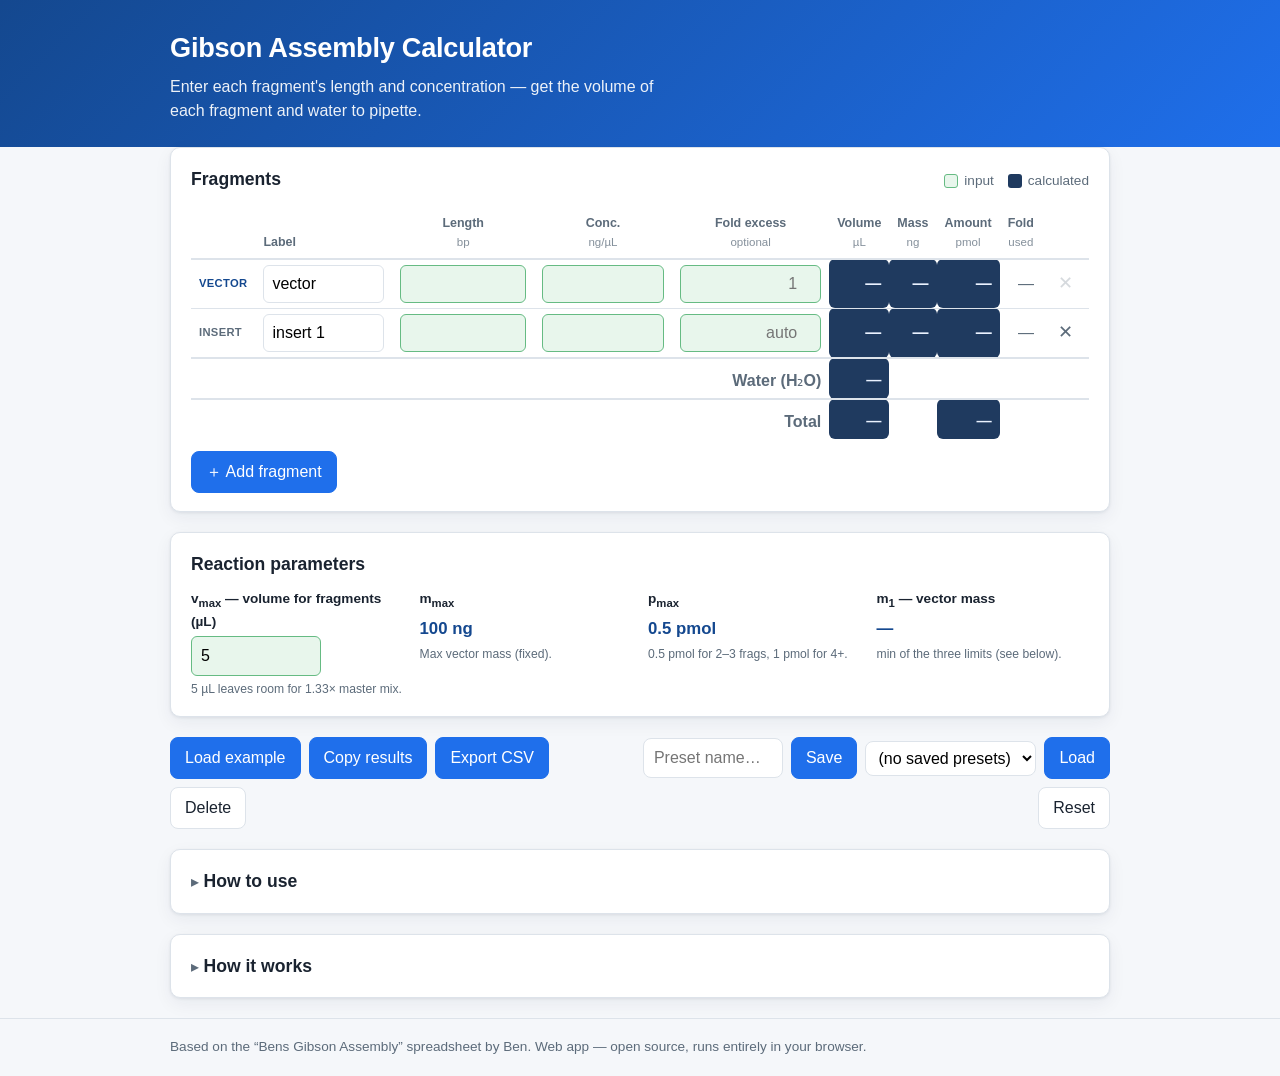
==== index.html @ f01cbedb "Gibson Assembly Calculator web app Faithful web port of Bens_Gibson_Assembly.xlsx as a dependency-fr" ====
<!DOCTYPE html>
<html lang="en">
<head>
  <meta charset="UTF-8" />
  <meta name="viewport" content="width=device-width, initial-scale=1.0" />
  <title>Gibson Assembly Calculator</title>
  <meta name="description" content="Calculate the volume of each DNA fragment and water to pipette into a Gibson Assembly reaction." />
  <link rel="stylesheet" href="styles.css" />
</head>
<body>
  <header class="site-header">
    <div class="wrap">
      <h1>Gibson Assembly Calculator</h1>
      <p class="tagline">Enter each fragment's length and concentration — get the volume of each fragment and water to pipette.</p>
    </div>
  </header>

  <main class="wrap">
    <section class="panel" aria-labelledby="frag-heading">
      <div class="panel-head">
        <h2 id="frag-heading">Fragments</h2>
        <span class="legend">
          <span class="legend-item"><span class="swatch swatch-input"></span> input</span>
          <span class="legend-item"><span class="swatch swatch-output"></span> calculated</span>
        </span>
      </div>

      <div class="table-scroll">
        <table id="frag-table">
          <thead>
            <tr>
              <th class="col-role"></th>
              <th class="col-label">Label</th>
              <th class="col-in">Length<br /><span class="unit">bp</span></th>
              <th class="col-in">Conc.<br /><span class="unit">ng/µL</span></th>
              <th class="col-in">Fold excess<br /><span class="unit">optional</span></th>
              <th class="col-out">Volume<br /><span class="unit">µL</span></th>
              <th class="col-out">Mass<br /><span class="unit">ng</span></th>
              <th class="col-out">Amount<br /><span class="unit">pmol</span></th>
              <th class="col-out">Fold<br /><span class="unit">used</span></th>
              <th class="col-act"></th>
            </tr>
          </thead>
          <tbody id="frag-body"><!-- rows injected by app.js --></tbody>
          <tfoot>
            <tr class="water-row">
              <td></td>
              <td colspan="4" class="right">Water (H₂O)</td>
              <td id="out-water" class="num out-cell">—</td>
              <td colspan="4"></td>
            </tr>
            <tr class="total-row">
              <td></td>
              <td colspan="4" class="right">Total</td>
              <td id="out-total-vol" class="num out-cell">—</td>
              <td></td>
              <td id="out-total-amt" class="num out-cell">—</td>
              <td colspan="2"></td>
            </tr>
          </tfoot>
        </table>
      </div>

      <div class="row-actions">
        <button id="btn-add" type="button" class="btn">＋ Add fragment</button>
      </div>
    </section>

    <section class="panel params" aria-labelledby="param-heading">
      <h2 id="param-heading">Reaction parameters</h2>
      <div class="param-grid">
        <label class="param">
          <span>v<sub>max</sub> — volume for fragments (µL)</span>
          <input type="number" id="v-max" min="0" step="0.1" value="5" />
          <small>5 µL leaves room for 1.33× master mix.</small>
        </label>
        <div class="param readout">
          <span>m<sub>max</sub></span>
          <output>100 ng</output>
          <small>Max vector mass (fixed).</small>
        </div>
        <div class="param readout">
          <span>p<sub>max</sub></span>
          <output id="ro-pmax">0.5 pmol</output>
          <small>0.5 pmol for 2–3 frags, 1 pmol for 4+.</small>
        </div>
        <div class="param readout">
          <span>m<sub>1</sub> — vector mass</span>
          <output id="ro-m1">—</output>
          <small>min of the three limits (see below).</small>
        </div>
      </div>
    </section>

    <section class="toolbar" aria-label="Actions">
      <button id="btn-example" type="button" class="btn">Load example</button>
      <button id="btn-copy" type="button" class="btn">Copy results</button>
      <button id="btn-csv" type="button" class="btn">Export CSV</button>
      <span class="spacer"></span>
      <input type="text" id="preset-name" class="preset-name" placeholder="Preset name…" aria-label="Preset name" />
      <button id="btn-save" type="button" class="btn">Save</button>
      <select id="preset-select" class="preset-select" aria-label="Saved presets"></select>
      <button id="btn-load" type="button" class="btn">Load</button>
      <button id="btn-del" type="button" class="btn btn-quiet">Delete</button>
      <span class="spacer"></span>
      <button id="btn-reset" type="button" class="btn btn-quiet">Reset</button>
    </section>

    <details class="panel help">
      <summary><h2>How to use</h2></summary>
      <ol>
        <li>Enter the <strong>length</strong> and <strong>concentration</strong> for each fragment in the green cells.</li>
        <li>Labels are optional and may be overwritten.</li>
        <li>By default, NEB-recommended molar fold excesses are used. If there is no vector
            fragment, use the largest fragment as the “vector” (row 1): its fold excess is 1,
            and you can manually set the fold excesses of the other fragments.</li>
        <li>Read off the volume to pipette for each fragment and for water (blue cells).</li>
      </ol>
    </details>

    <details class="panel help">
      <summary><h2>How it works</h2></summary>
      <p>The volume of the <em>n</em>-th fragment is</p>
      <div class="formula">
        v<sub>n</sub> = ( f<sub>n</sub> · l<sub>n</sub> / c<sub>n</sub> ) · ( m<sub>1</sub> / l<sub>1</sub> ),
        &nbsp; where &nbsp;
        m<sub>1</sub> = <strong>min</strong>(
        l<sub>1</sub>·v<sub>max</sub> / Σ (f<sub>n</sub>l<sub>n</sub>/c<sub>n</sub>),
        &nbsp; φ·l<sub>1</sub>·p<sub>max</sub> / Σ f<sub>n</sub>,
        &nbsp; m<sub>max</sub> )
      </div>
      <table class="glossary">
        <tbody>
          <tr><td>n</td><td>number of fragments</td></tr>
          <tr><td>v<sub>n</sub></td><td>volume of <em>n</em>-th fragment (µL)</td></tr>
          <tr><td>f<sub>n</sub></td><td>molar fold excess of <em>n</em>-th fragment</td></tr>
          <tr><td>l<sub>n</sub></td><td>length of <em>n</em>-th fragment (bp)</td></tr>
          <tr><td>l<sub>1</sub></td><td>length of the vector (bp)</td></tr>
          <tr><td>m<sub>n</sub></td><td>mass of <em>n</em>-th fragment (ng)</td></tr>
          <tr><td>m<sub>1</sub></td><td>mass of the vector (ng)</td></tr>
          <tr><td>c<sub>n</sub></td><td>concentration of <em>n</em>-th fragment (ng/µL)</td></tr>
          <tr><td>v<sub>max</sub></td><td>volume available for fragments (5 µL for 1.33× master mix)</td></tr>
          <tr><td>m<sub>max</sub></td><td>optimally 100 ng</td></tr>
          <tr><td>p<sub>max</sub></td><td>optimally 0.5 pmol (2–3 frags) or 1 pmol (4+ frags)</td></tr>
          <tr><td>φ</td><td>0.66 ng/pmol/bp (conversion factor)</td></tr>
        </tbody>
      </table>
    </details>
  </main>

  <footer class="site-footer">
    <div class="wrap">
      <p>Based on the “Bens Gibson Assembly” spreadsheet by Ben. Web app — open source, runs entirely in your browser.</p>
    </div>
  </footer>

  <div id="toast" class="toast" role="status" aria-live="polite"></div>

  <script src="app.js"></script>
</body>
</html>
---- styles.css ----
:root {
  --bg: #f5f7fa;
  --panel: #ffffff;
  --ink: #1a2330;
  --muted: #5c6b7a;
  --line: #dde3ea;
  --accent: #1f6feb;
  --accent-dark: #14488f;
  --input-bg: #e8f6ec;
  --input-border: #66bb83;
  --output-bg: #1f3a5f;
  --output-ink: #eaf2ff;
  --warn: #c0392b;
  --radius: 10px;
  --shadow: 0 1px 3px rgba(20, 40, 70, 0.08), 0 6px 18px rgba(20, 40, 70, 0.06);
  font-synthesis: none;
}

* { box-sizing: border-box; }

body {
  margin: 0;
  background: var(--bg);
  color: var(--ink);
  font-family: -apple-system, BlinkMacSystemFont, "Segoe UI", Roboto, Helvetica, Arial, sans-serif;
  line-height: 1.5;
}

.wrap { max-width: 980px; margin: 0 auto; padding: 0 20px; }

.site-header {
  background: linear-gradient(135deg, var(--accent-dark), var(--accent));
  color: #fff;
  padding: 28px 0 24px;
}
.site-header h1 { margin: 0 0 6px; font-size: 1.7rem; letter-spacing: -0.01em; }
.tagline { margin: 0; opacity: 0.92; max-width: 56ch; }

main { padding: 24px 20px 48px; }

.panel {
  background: var(--panel);
  border: 1px solid var(--line);
  border-radius: var(--radius);
  box-shadow: var(--shadow);
  padding: 18px 20px;
  margin: 0 0 20px;
}
.panel-head { display: flex; align-items: center; justify-content: space-between; gap: 12px; flex-wrap: wrap; }
.panel h2 { margin: 0 0 4px; font-size: 1.1rem; }

.legend { display: flex; gap: 14px; font-size: 0.85rem; color: var(--muted); }
.legend-item { display: inline-flex; align-items: center; gap: 6px; }
.swatch { width: 14px; height: 14px; border-radius: 3px; display: inline-block; }
.swatch-input { background: var(--input-bg); border: 1px solid var(--input-border); }
.swatch-output { background: var(--output-bg); }

/* Table */
.table-scroll { overflow-x: auto; margin-top: 12px; }
table { width: 100%; border-collapse: collapse; min-width: 720px; }
thead th {
  font-size: 0.78rem; font-weight: 600; color: var(--muted);
  text-align: center; padding: 6px 8px; border-bottom: 2px solid var(--line);
  vertical-align: bottom; white-space: nowrap;
}
thead th.col-label { text-align: left; }
.unit { font-weight: 400; opacity: 0.75; font-size: 0.72rem; }

tbody td, tfoot td { padding: 5px 8px; border-bottom: 1px solid var(--line); }
tbody tr:last-child td { border-bottom: none; }

.role-tag {
  font-size: 0.7rem; font-weight: 700; text-transform: uppercase;
  letter-spacing: 0.03em; color: var(--muted);
}
.role-vector { color: var(--accent-dark); }

input.cell {
  width: 100%; border: 1px solid var(--line); border-radius: 6px;
  padding: 6px 8px; font: inherit; background: #fff; text-align: right;
}
input.cell.label-cell { text-align: left; }
input.cell.in-cell { background: var(--input-bg); border-color: var(--input-border); }
input.cell:focus { outline: 2px solid var(--accent); outline-offset: 0; border-color: var(--accent); }

.num { text-align: right; font-variant-numeric: tabular-nums; white-space: nowrap; }
.out-cell {
  background: var(--output-bg); color: var(--output-ink);
  border-radius: 6px; font-weight: 600; font-variant-numeric: tabular-nums;
}
td.out-cell { text-align: right; }
.fold-cell { color: var(--muted); text-align: right; font-variant-numeric: tabular-nums; }

.right { text-align: right; color: var(--muted); font-weight: 600; }
tfoot td { border-top: 2px solid var(--line); border-bottom: none; padding-top: 10px; }
.water-row td.out-cell, .total-row td.out-cell { font-size: 0.95rem; }

.btn-del {
  border: none; background: none; color: var(--muted); cursor: pointer;
  font-size: 1.1rem; line-height: 1; padding: 4px 8px; border-radius: 6px;
}
.btn-del:hover { background: #fdecec; color: var(--warn); }
.btn-del:disabled { opacity: 0.25; cursor: not-allowed; }

.row-actions { margin-top: 12px; }

/* Buttons */
.btn {
  font: inherit; font-weight: 500; cursor: pointer;
  background: var(--accent); color: #fff; border: 1px solid var(--accent);
  padding: 8px 14px; border-radius: 8px; transition: filter 0.12s ease;
}
.btn:hover { filter: brightness(1.07); }
.btn:active { filter: brightness(0.95); }
.btn-quiet { background: #fff; color: var(--ink); border-color: var(--line); }
.btn-quiet:hover { background: #f0f3f7; }

/* Params */
.param-grid { display: grid; grid-template-columns: repeat(auto-fit, minmax(190px, 1fr)); gap: 16px; margin-top: 12px; }
.param { display: flex; flex-direction: column; gap: 4px; }
.param > span { font-size: 0.85rem; font-weight: 600; }
.param input { border: 1px solid var(--input-border); background: var(--input-bg); border-radius: 6px; padding: 7px 9px; font: inherit; max-width: 130px; }
.param.readout output { font-size: 1.05rem; font-weight: 700; color: var(--accent-dark); font-variant-numeric: tabular-nums; }
.param small { color: var(--muted); font-size: 0.76rem; }

/* Toolbar */
.toolbar { display: flex; flex-wrap: wrap; align-items: center; gap: 8px; margin: 0 0 20px; }
.toolbar .spacer { flex: 1 1 12px; min-width: 8px; }
.preset-name { font: inherit; padding: 7px 10px; border: 1px solid var(--line); border-radius: 8px; width: 140px; }
.preset-select { font: inherit; padding: 7px 8px; border: 1px solid var(--line); border-radius: 8px; background: #fff; }

/* Help / details */
.help summary { cursor: pointer; list-style: none; }
.help summary::-webkit-details-marker { display: none; }
.help summary h2 { display: inline-block; margin: 0; }
.help summary::before { content: "▸ "; color: var(--muted); }
.help[open] summary::before { content: "▾ "; }
.help ol { margin: 12px 0 0; padding-left: 22px; }
.help li { margin-bottom: 8px; }

.formula {
  background: #f0f3f7; border: 1px solid var(--line); border-radius: 8px;
  padding: 14px 16px; margin: 12px 0; font-family: "Cambria Math", Georgia, serif;
  font-size: 1.02rem; overflow-x: auto;
}
.glossary { min-width: 0; margin-top: 8px; }
.glossary td { padding: 4px 10px; border-bottom: 1px solid var(--line); }
.glossary td:first-child { font-family: Georgia, serif; font-weight: 600; width: 70px; white-space: nowrap; }

.site-footer { border-top: 1px solid var(--line); padding: 18px 0; color: var(--muted); font-size: 0.85rem; }
.site-footer p { margin: 0; }

/* Toast */
.toast {
  position: fixed; left: 50%; bottom: 24px; transform: translateX(-50%) translateY(20px);
  background: var(--ink); color: #fff; padding: 10px 18px; border-radius: 8px;
  box-shadow: var(--shadow); opacity: 0; pointer-events: none; transition: all 0.2s ease;
  font-size: 0.9rem; z-index: 10;
}
.toast.show { opacity: 1; transform: translateX(-50%) translateY(0); }

@media (max-width: 560px) {
  .site-header h1 { font-size: 1.4rem; }
  .toolbar .spacer { flex-basis: 100%; height: 0; }
}
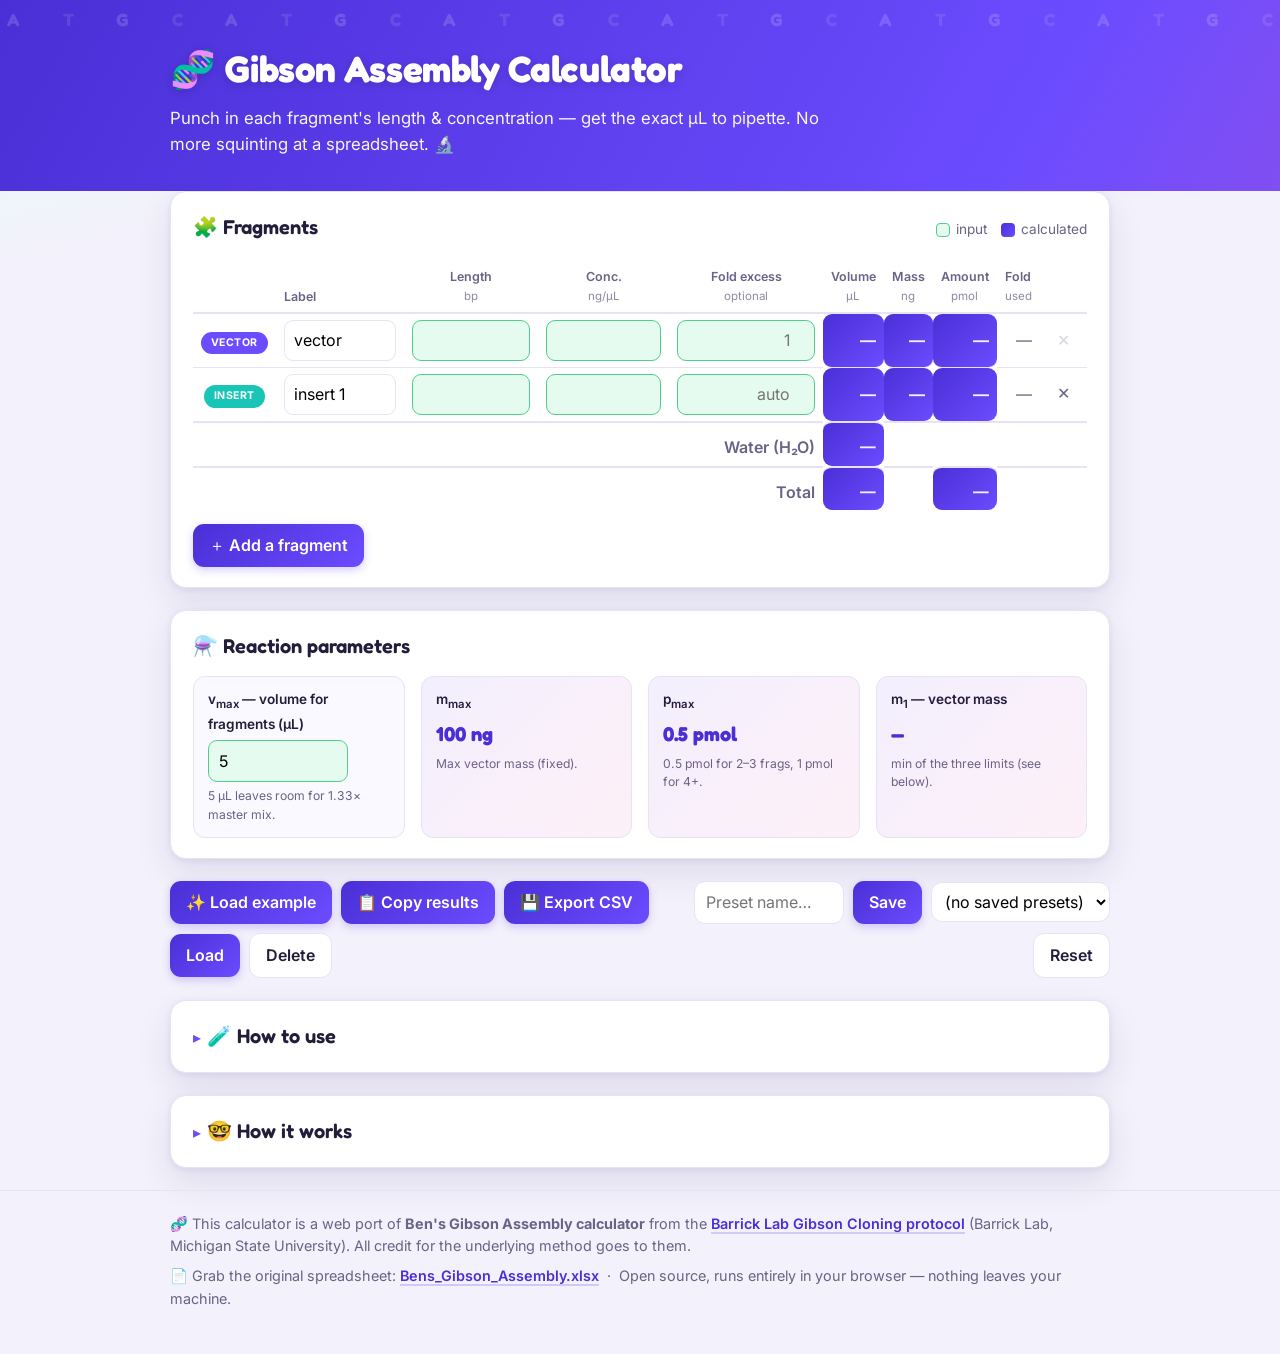
==== commit f1023c91: "Add Barrick Lab citation and a fun UI/UX makeover - Cite Ben's Gibson Assembly calculator from the B" ====
--- a/index.html
+++ b/index.html
@@ -5,20 +5,26 @@
   <meta name="viewport" content="width=device-width, initial-scale=1.0" />
   <title>Gibson Assembly Calculator</title>
   <meta name="description" content="Calculate the volume of each DNA fragment and water to pipette into a Gibson Assembly reaction." />
+  <link rel="preconnect" href="https://fonts.googleapis.com" />
+  <link rel="preconnect" href="https://fonts.gstatic.com" crossorigin />
+  <link href="https://fonts.googleapis.com/css2?family=Fredoka:wght@500;600;700&family=Inter:wght@400;500;600&display=swap" rel="stylesheet" />
   <link rel="stylesheet" href="styles.css" />
 </head>
 <body>
   <header class="site-header">
+    <div class="dna-strip" aria-hidden="true">
+      <span>A</span><span>T</span><span>G</span><span>C</span><span>A</span><span>T</span><span>G</span><span>C</span><span>A</span><span>T</span><span>G</span><span>C</span><span>A</span><span>T</span><span>G</span><span>C</span><span>A</span><span>T</span><span>G</span><span>C</span><span>A</span><span>T</span><span>G</span><span>C</span>
+    </div>
     <div class="wrap">
-      <h1>Gibson Assembly Calculator</h1>
-      <p class="tagline">Enter each fragment's length and concentration — get the volume of each fragment and water to pipette.</p>
+      <h1><span class="dna-emoji">🧬</span> Gibson Assembly Calculator</h1>
+      <p class="tagline">Punch in each fragment's length &amp; concentration — get the exact µL to pipette. No more squinting at a spreadsheet. 🔬</p>
     </div>
   </header>
 
   <main class="wrap">
     <section class="panel" aria-labelledby="frag-heading">
       <div class="panel-head">
-        <h2 id="frag-heading">Fragments</h2>
+        <h2 id="frag-heading">🧩 Fragments</h2>
         <span class="legend">
           <span class="legend-item"><span class="swatch swatch-input"></span> input</span>
           <span class="legend-item"><span class="swatch swatch-output"></span> calculated</span>
@@ -62,12 +68,12 @@
       </div>
 
       <div class="row-actions">
-        <button id="btn-add" type="button" class="btn">＋ Add fragment</button>
+        <button id="btn-add" type="button" class="btn">＋ Add a fragment</button>
       </div>
     </section>
 
     <section class="panel params" aria-labelledby="param-heading">
-      <h2 id="param-heading">Reaction parameters</h2>
+      <h2 id="param-heading">⚗️ Reaction parameters</h2>
       <div class="param-grid">
         <label class="param">
           <span>v<sub>max</sub> — volume for fragments (µL)</span>
@@ -93,9 +99,9 @@
     </section>
 
     <section class="toolbar" aria-label="Actions">
-      <button id="btn-example" type="button" class="btn">Load example</button>
-      <button id="btn-copy" type="button" class="btn">Copy results</button>
-      <button id="btn-csv" type="button" class="btn">Export CSV</button>
+      <button id="btn-example" type="button" class="btn">✨ Load example</button>
+      <button id="btn-copy" type="button" class="btn">📋 Copy results</button>
+      <button id="btn-csv" type="button" class="btn">💾 Export CSV</button>
       <span class="spacer"></span>
       <input type="text" id="preset-name" class="preset-name" placeholder="Preset name…" aria-label="Preset name" />
       <button id="btn-save" type="button" class="btn">Save</button>
@@ -107,7 +113,7 @@
     </section>
 
     <details class="panel help">
-      <summary><h2>How to use</h2></summary>
+      <summary><h2>🧪 How to use</h2></summary>
       <ol>
         <li>Enter the <strong>length</strong> and <strong>concentration</strong> for each fragment in the green cells.</li>
         <li>Labels are optional and may be overwritten.</li>
@@ -119,7 +125,7 @@
     </details>
 
     <details class="panel help">
-      <summary><h2>How it works</h2></summary>
+      <summary><h2>🤓 How it works</h2></summary>
       <p>The volume of the <em>n</em>-th fragment is</p>
       <div class="formula">
         v<sub>n</sub> = ( f<sub>n</sub> · l<sub>n</sub> / c<sub>n</sub> ) · ( m<sub>1</sub> / l<sub>1</sub> ),
@@ -150,7 +156,16 @@
 
   <footer class="site-footer">
     <div class="wrap">
-      <p>Based on the “Bens Gibson Assembly” spreadsheet by Ben. Web app — open source, runs entirely in your browser.</p>
+      <p class="cite">
+        🧬 This calculator is a web port of <strong>Ben's Gibson Assembly calculator</strong> from the
+        <a href="https://barricklab.org/twiki/bin/view/Lab/ProtocolsGibsonCloning" target="_blank" rel="noopener">Barrick Lab Gibson Cloning protocol</a>
+        (Barrick Lab, Michigan State University). All credit for the underlying method goes to them.
+      </p>
+      <p class="cite">
+        📄 Grab the original spreadsheet:
+        <a href="Bens_Gibson_Assembly.xlsx" download>Bens_Gibson_Assembly.xlsx</a>
+        &nbsp;·&nbsp; Open source, runs entirely in your browser — nothing leaves your machine.
+      </p>
     </div>
   </footer>
 
--- a/styles.css
+++ b/styles.css
@@ -1,18 +1,21 @@
 :root {
-  --bg: #f5f7fa;
+  --bg: #f3f1fb;
   --panel: #ffffff;
-  --ink: #1a2330;
-  --muted: #5c6b7a;
-  --line: #dde3ea;
-  --accent: #1f6feb;
-  --accent-dark: #14488f;
-  --input-bg: #e8f6ec;
-  --input-border: #66bb83;
-  --output-bg: #1f3a5f;
-  --output-ink: #eaf2ff;
-  --warn: #c0392b;
-  --radius: 10px;
-  --shadow: 0 1px 3px rgba(20, 40, 70, 0.08), 0 6px 18px rgba(20, 40, 70, 0.06);
+  --ink: #221d3a;
+  --muted: #6a6386;
+  --line: #e7e3f5;
+  --accent: #6c4cff;       /* playful violet */
+  --accent-2: #ff5fa2;     /* pink */
+  --accent-3: #18c5b6;     /* teal */
+  --accent-dark: #4a2fd6;
+  --input-bg: #e6fbef;
+  --input-border: #4fd08a;
+  --output-bg: linear-gradient(135deg, #4a2fd6, #6c4cff);
+  --output-ink: #f3efff;
+  --warn: #e0466b;
+  --radius: 16px;
+  --shadow: 0 2px 6px rgba(60, 40, 120, 0.08), 0 14px 34px rgba(60, 40, 120, 0.10);
+  --shadow-lift: 0 6px 14px rgba(60, 40, 120, 0.14), 0 22px 48px rgba(60, 40, 120, 0.16);
   font-synthesis: none;
 }
 
@@ -20,44 +23,89 @@
 
 body {
   margin: 0;
-  background: var(--bg);
+  background:
+    radial-gradient(1200px 500px at 90% -10%, #ffe6f3 0%, transparent 60%),
+    radial-gradient(900px 500px at -10% 0%, #e2fff8 0%, transparent 55%),
+    var(--bg);
   color: var(--ink);
-  font-family: -apple-system, BlinkMacSystemFont, "Segoe UI", Roboto, Helvetica, Arial, sans-serif;
-  line-height: 1.5;
+  font-family: "Inter", -apple-system, BlinkMacSystemFont, "Segoe UI", Roboto, Helvetica, Arial, sans-serif;
+  line-height: 1.55;
 }
 
 .wrap { max-width: 980px; margin: 0 auto; padding: 0 20px; }
 
+/* ---------- Header ---------- */
 .site-header {
-  background: linear-gradient(135deg, var(--accent-dark), var(--accent));
+  position: relative;
+  overflow: hidden;
+  background: linear-gradient(120deg, #4a2fd6, #6c4cff 40%, #ff5fa2 110%);
+  background-size: 200% 200%;
+  animation: drift 14s ease infinite;
   color: #fff;
-  padding: 28px 0 24px;
-}
-.site-header h1 { margin: 0 0 6px; font-size: 1.7rem; letter-spacing: -0.01em; }
-.tagline { margin: 0; opacity: 0.92; max-width: 56ch; }
-
-main { padding: 24px 20px 48px; }
-
+  padding: 40px 0 34px;
+}
+@keyframes drift {
+  0%, 100% { background-position: 0% 50%; }
+  50% { background-position: 100% 50%; }
+}
+.site-header h1 {
+  margin: 0 0 8px;
+  font-family: "Fredoka", sans-serif;
+  font-weight: 700;
+  font-size: 2.3rem;
+  letter-spacing: -0.01em;
+  text-shadow: 0 2px 10px rgba(0, 0, 0, 0.15);
+}
+.dna-emoji { display: inline-block; animation: wobble 3s ease-in-out infinite; }
+@keyframes wobble {
+  0%, 100% { transform: rotate(-8deg); }
+  50% { transform: rotate(8deg) scale(1.08); }
+}
+.tagline { margin: 0; opacity: 0.95; max-width: 60ch; font-size: 1.05rem; }
+
+/* Floating DNA bases across the header */
+.dna-strip {
+  position: absolute; inset: 0; display: flex; gap: 28px;
+  justify-content: space-around; align-items: flex-start;
+  padding-top: 6px; pointer-events: none; user-select: none;
+  font-family: "Fredoka", monospace; font-weight: 700; font-size: 1.1rem;
+}
+.dna-strip span {
+  color: rgba(255, 255, 255, 0.16);
+  animation: floaty 6s ease-in-out infinite;
+}
+.dna-strip span:nth-child(even) { animation-delay: -3s; color: rgba(255, 255, 255, 0.10); }
+.dna-strip span:nth-child(3n) { animation-duration: 8s; }
+@keyframes floaty {
+  0%, 100% { transform: translateY(0); }
+  50% { transform: translateY(14px); }
+}
+
+main { padding: 26px 20px 48px; }
+
+/* ---------- Panels ---------- */
 .panel {
   background: var(--panel);
   border: 1px solid var(--line);
   border-radius: var(--radius);
   box-shadow: var(--shadow);
-  padding: 18px 20px;
-  margin: 0 0 20px;
-}
+  padding: 20px 22px;
+  margin: 0 0 22px;
+  transition: transform 0.18s ease, box-shadow 0.18s ease;
+}
+.panel:hover { box-shadow: var(--shadow-lift); }
 .panel-head { display: flex; align-items: center; justify-content: space-between; gap: 12px; flex-wrap: wrap; }
-.panel h2 { margin: 0 0 4px; font-size: 1.1rem; }
+.panel h2 { margin: 0 0 4px; font-family: "Fredoka", sans-serif; font-weight: 600; font-size: 1.25rem; }
 
 .legend { display: flex; gap: 14px; font-size: 0.85rem; color: var(--muted); }
 .legend-item { display: inline-flex; align-items: center; gap: 6px; }
-.swatch { width: 14px; height: 14px; border-radius: 3px; display: inline-block; }
+.swatch { width: 14px; height: 14px; border-radius: 4px; display: inline-block; }
 .swatch-input { background: var(--input-bg); border: 1px solid var(--input-border); }
-.swatch-output { background: var(--output-bg); }
-
-/* Table */
-.table-scroll { overflow-x: auto; margin-top: 12px; }
-table { width: 100%; border-collapse: collapse; min-width: 720px; }
+.swatch-output { background: linear-gradient(135deg, #4a2fd6, #6c4cff); }
+
+/* ---------- Table ---------- */
+.table-scroll { overflow-x: auto; margin-top: 14px; }
+table { width: 100%; border-collapse: separate; border-spacing: 0; min-width: 720px; }
 thead th {
   font-size: 0.78rem; font-weight: 600; color: var(--muted);
   text-align: center; padding: 6px 8px; border-bottom: 2px solid var(--line);
@@ -66,100 +114,140 @@
 thead th.col-label { text-align: left; }
 .unit { font-weight: 400; opacity: 0.75; font-size: 0.72rem; }
 
-tbody td, tfoot td { padding: 5px 8px; border-bottom: 1px solid var(--line); }
+tbody td, tfoot td { padding: 6px 8px; border-bottom: 1px solid var(--line); }
+tbody tr { animation: popIn 0.28s ease backwards; }
+@keyframes popIn {
+  from { opacity: 0; transform: translateY(-6px) scale(0.98); }
+  to { opacity: 1; transform: none; }
+}
 tbody tr:last-child td { border-bottom: none; }
 
+td.col-role { text-align: center; }
 .role-tag {
-  font-size: 0.7rem; font-weight: 700; text-transform: uppercase;
-  letter-spacing: 0.03em; color: var(--muted);
-}
-.role-vector { color: var(--accent-dark); }
+  display: inline-block;
+  font-size: 0.66rem; font-weight: 700; text-transform: uppercase;
+  letter-spacing: 0.04em; color: #fff; background: var(--accent-3);
+  padding: 3px 10px; border-radius: 999px; white-space: nowrap;
+}
+.role-tag.role-vector { background: var(--accent); }
 
 input.cell {
-  width: 100%; border: 1px solid var(--line); border-radius: 6px;
-  padding: 6px 8px; font: inherit; background: #fff; text-align: right;
+  width: 100%; border: 1.5px solid var(--line); border-radius: 9px;
+  padding: 7px 9px; font: inherit; background: #fff; text-align: right;
+  transition: border-color 0.15s ease, box-shadow 0.15s ease, transform 0.1s ease;
 }
 input.cell.label-cell { text-align: left; }
 input.cell.in-cell { background: var(--input-bg); border-color: var(--input-border); }
-input.cell:focus { outline: 2px solid var(--accent); outline-offset: 0; border-color: var(--accent); }
+input.cell:focus {
+  outline: none; border-color: var(--accent);
+  box-shadow: 0 0 0 3px rgba(108, 76, 255, 0.18); transform: translateY(-1px);
+}
 
 .num { text-align: right; font-variant-numeric: tabular-nums; white-space: nowrap; }
 .out-cell {
   background: var(--output-bg); color: var(--output-ink);
-  border-radius: 6px; font-weight: 600; font-variant-numeric: tabular-nums;
+  border-radius: 9px; font-weight: 700; font-variant-numeric: tabular-nums;
 }
 td.out-cell { text-align: right; }
 .fold-cell { color: var(--muted); text-align: right; font-variant-numeric: tabular-nums; }
 
+/* celebratory pulse when an output value updates */
+.out-cell.bump { animation: bump 0.4s ease; }
+@keyframes bump {
+  0% { transform: scale(1); }
+  35% { transform: scale(1.09); box-shadow: 0 0 0 4px rgba(255, 95, 162, 0.25); }
+  100% { transform: scale(1); }
+}
+
 .right { text-align: right; color: var(--muted); font-weight: 600; }
-tfoot td { border-top: 2px solid var(--line); border-bottom: none; padding-top: 10px; }
-.water-row td.out-cell, .total-row td.out-cell { font-size: 0.95rem; }
+tfoot td { border-top: 2px solid var(--line); border-bottom: none; padding-top: 12px; }
+.water-row td.out-cell, .total-row td.out-cell { font-size: 0.98rem; }
 
 .btn-del {
   border: none; background: none; color: var(--muted); cursor: pointer;
-  font-size: 1.1rem; line-height: 1; padding: 4px 8px; border-radius: 6px;
-}
-.btn-del:hover { background: #fdecec; color: var(--warn); }
+  font-size: 1rem; line-height: 1; padding: 5px 9px; border-radius: 8px;
+  transition: transform 0.12s ease, background 0.12s ease, color 0.12s ease;
+}
+.btn-del:hover { background: #ffe7ee; color: var(--warn); transform: scale(1.15) rotate(8deg); }
 .btn-del:disabled { opacity: 0.25; cursor: not-allowed; }
 
-.row-actions { margin-top: 12px; }
-
-/* Buttons */
+.row-actions { margin-top: 14px; }
+
+/* ---------- Buttons ---------- */
 .btn {
-  font: inherit; font-weight: 500; cursor: pointer;
-  background: var(--accent); color: #fff; border: 1px solid var(--accent);
-  padding: 8px 14px; border-radius: 8px; transition: filter 0.12s ease;
-}
-.btn:hover { filter: brightness(1.07); }
-.btn:active { filter: brightness(0.95); }
-.btn-quiet { background: #fff; color: var(--ink); border-color: var(--line); }
-.btn-quiet:hover { background: #f0f3f7; }
-
-/* Params */
-.param-grid { display: grid; grid-template-columns: repeat(auto-fit, minmax(190px, 1fr)); gap: 16px; margin-top: 12px; }
-.param { display: flex; flex-direction: column; gap: 4px; }
+  font: inherit; font-weight: 600; cursor: pointer;
+  background: linear-gradient(135deg, var(--accent-dark), var(--accent));
+  color: #fff; border: none;
+  padding: 9px 16px; border-radius: 11px;
+  box-shadow: 0 3px 8px rgba(108, 76, 255, 0.28);
+  transition: transform 0.12s ease, box-shadow 0.12s ease, filter 0.12s ease;
+}
+.btn:hover { transform: translateY(-2px); box-shadow: 0 6px 16px rgba(108, 76, 255, 0.34); filter: brightness(1.05); }
+.btn:active { transform: translateY(0) scale(0.97); }
+.btn-quiet {
+  background: #fff; color: var(--ink); border: 1.5px solid var(--line);
+  box-shadow: none;
+}
+.btn-quiet:hover { background: #faf8ff; border-color: var(--accent); color: var(--accent-dark); box-shadow: none; }
+
+/* ---------- Params ---------- */
+.param-grid { display: grid; grid-template-columns: repeat(auto-fit, minmax(190px, 1fr)); gap: 16px; margin-top: 14px; }
+.param { display: flex; flex-direction: column; gap: 5px; padding: 12px 14px; border-radius: 12px; background: #faf9ff; border: 1px solid var(--line); }
 .param > span { font-size: 0.85rem; font-weight: 600; }
-.param input { border: 1px solid var(--input-border); background: var(--input-bg); border-radius: 6px; padding: 7px 9px; font: inherit; max-width: 130px; }
-.param.readout output { font-size: 1.05rem; font-weight: 700; color: var(--accent-dark); font-variant-numeric: tabular-nums; }
+.param input { border: 1.5px solid var(--input-border); background: var(--input-bg); border-radius: 9px; padding: 8px 10px; font: inherit; max-width: 140px; }
+.param input:focus { outline: none; box-shadow: 0 0 0 3px rgba(79, 208, 138, 0.25); }
+.param.readout { background: linear-gradient(135deg, #f3effe, #fdf0f7); }
+.param.readout output { font-family: "Fredoka", sans-serif; font-size: 1.25rem; font-weight: 700; color: var(--accent-dark); font-variant-numeric: tabular-nums; }
 .param small { color: var(--muted); font-size: 0.76rem; }
 
-/* Toolbar */
-.toolbar { display: flex; flex-wrap: wrap; align-items: center; gap: 8px; margin: 0 0 20px; }
+/* ---------- Toolbar ---------- */
+.toolbar { display: flex; flex-wrap: wrap; align-items: center; gap: 9px; margin: 0 0 22px; }
 .toolbar .spacer { flex: 1 1 12px; min-width: 8px; }
-.preset-name { font: inherit; padding: 7px 10px; border: 1px solid var(--line); border-radius: 8px; width: 140px; }
-.preset-select { font: inherit; padding: 7px 8px; border: 1px solid var(--line); border-radius: 8px; background: #fff; }
-
-/* Help / details */
+.preset-name { font: inherit; padding: 8px 11px; border: 1.5px solid var(--line); border-radius: 11px; width: 150px; }
+.preset-name:focus { outline: none; border-color: var(--accent); box-shadow: 0 0 0 3px rgba(108, 76, 255, 0.16); }
+.preset-select { font: inherit; padding: 8px 9px; border: 1.5px solid var(--line); border-radius: 11px; background: #fff; }
+
+/* ---------- Help / details ---------- */
 .help summary { cursor: pointer; list-style: none; }
 .help summary::-webkit-details-marker { display: none; }
 .help summary h2 { display: inline-block; margin: 0; }
-.help summary::before { content: "▸ "; color: var(--muted); }
-.help[open] summary::before { content: "▾ "; }
+.help summary::before { content: "▸"; color: var(--accent); display: inline-block; margin-right: 6px; transition: transform 0.18s ease; }
+.help[open] summary::before { transform: rotate(90deg); }
 .help ol { margin: 12px 0 0; padding-left: 22px; }
 .help li { margin-bottom: 8px; }
 
 .formula {
-  background: #f0f3f7; border: 1px solid var(--line); border-radius: 8px;
-  padding: 14px 16px; margin: 12px 0; font-family: "Cambria Math", Georgia, serif;
-  font-size: 1.02rem; overflow-x: auto;
+  background: linear-gradient(135deg, #f3effe, #fdf0f7);
+  border: 1px solid var(--line); border-radius: 12px;
+  padding: 16px 18px; margin: 14px 0; font-family: "Cambria Math", Georgia, serif;
+  font-size: 1.04rem; overflow-x: auto;
 }
 .glossary { min-width: 0; margin-top: 8px; }
-.glossary td { padding: 4px 10px; border-bottom: 1px solid var(--line); }
-.glossary td:first-child { font-family: Georgia, serif; font-weight: 600; width: 70px; white-space: nowrap; }
-
-.site-footer { border-top: 1px solid var(--line); padding: 18px 0; color: var(--muted); font-size: 0.85rem; }
-.site-footer p { margin: 0; }
-
-/* Toast */
+.glossary td { padding: 5px 10px; border-bottom: 1px solid var(--line); }
+.glossary td:first-child { font-family: Georgia, serif; font-weight: 600; width: 70px; white-space: nowrap; color: var(--accent-dark); }
+
+/* ---------- Footer ---------- */
+.site-footer { border-top: 1px solid var(--line); padding: 22px 0 36px; color: var(--muted); font-size: 0.9rem; }
+.site-footer .cite { margin: 0 0 8px; }
+.site-footer a { color: var(--accent-dark); font-weight: 600; text-decoration: none; border-bottom: 2px solid rgba(108, 76, 255, 0.25); }
+.site-footer a:hover { border-bottom-color: var(--accent); }
+
+/* ---------- Toast ---------- */
 .toast {
-  position: fixed; left: 50%; bottom: 24px; transform: translateX(-50%) translateY(20px);
-  background: var(--ink); color: #fff; padding: 10px 18px; border-radius: 8px;
-  box-shadow: var(--shadow); opacity: 0; pointer-events: none; transition: all 0.2s ease;
-  font-size: 0.9rem; z-index: 10;
+  position: fixed; left: 50%; bottom: 26px; transform: translateX(-50%) translateY(24px);
+  background: linear-gradient(135deg, var(--accent-dark), var(--accent-2));
+  color: #fff; padding: 11px 20px; border-radius: 12px;
+  box-shadow: var(--shadow-lift); opacity: 0; pointer-events: none;
+  transition: all 0.25s cubic-bezier(0.18, 0.89, 0.32, 1.28);
+  font-size: 0.92rem; font-weight: 600; z-index: 10;
 }
 .toast.show { opacity: 1; transform: translateX(-50%) translateY(0); }
 
+@media (prefers-reduced-motion: reduce) {
+  * { animation: none !important; transition: none !important; }
+}
+
 @media (max-width: 560px) {
-  .site-header h1 { font-size: 1.4rem; }
+  .site-header h1 { font-size: 1.7rem; }
   .toolbar .spacer { flex-basis: 100%; height: 0; }
 }
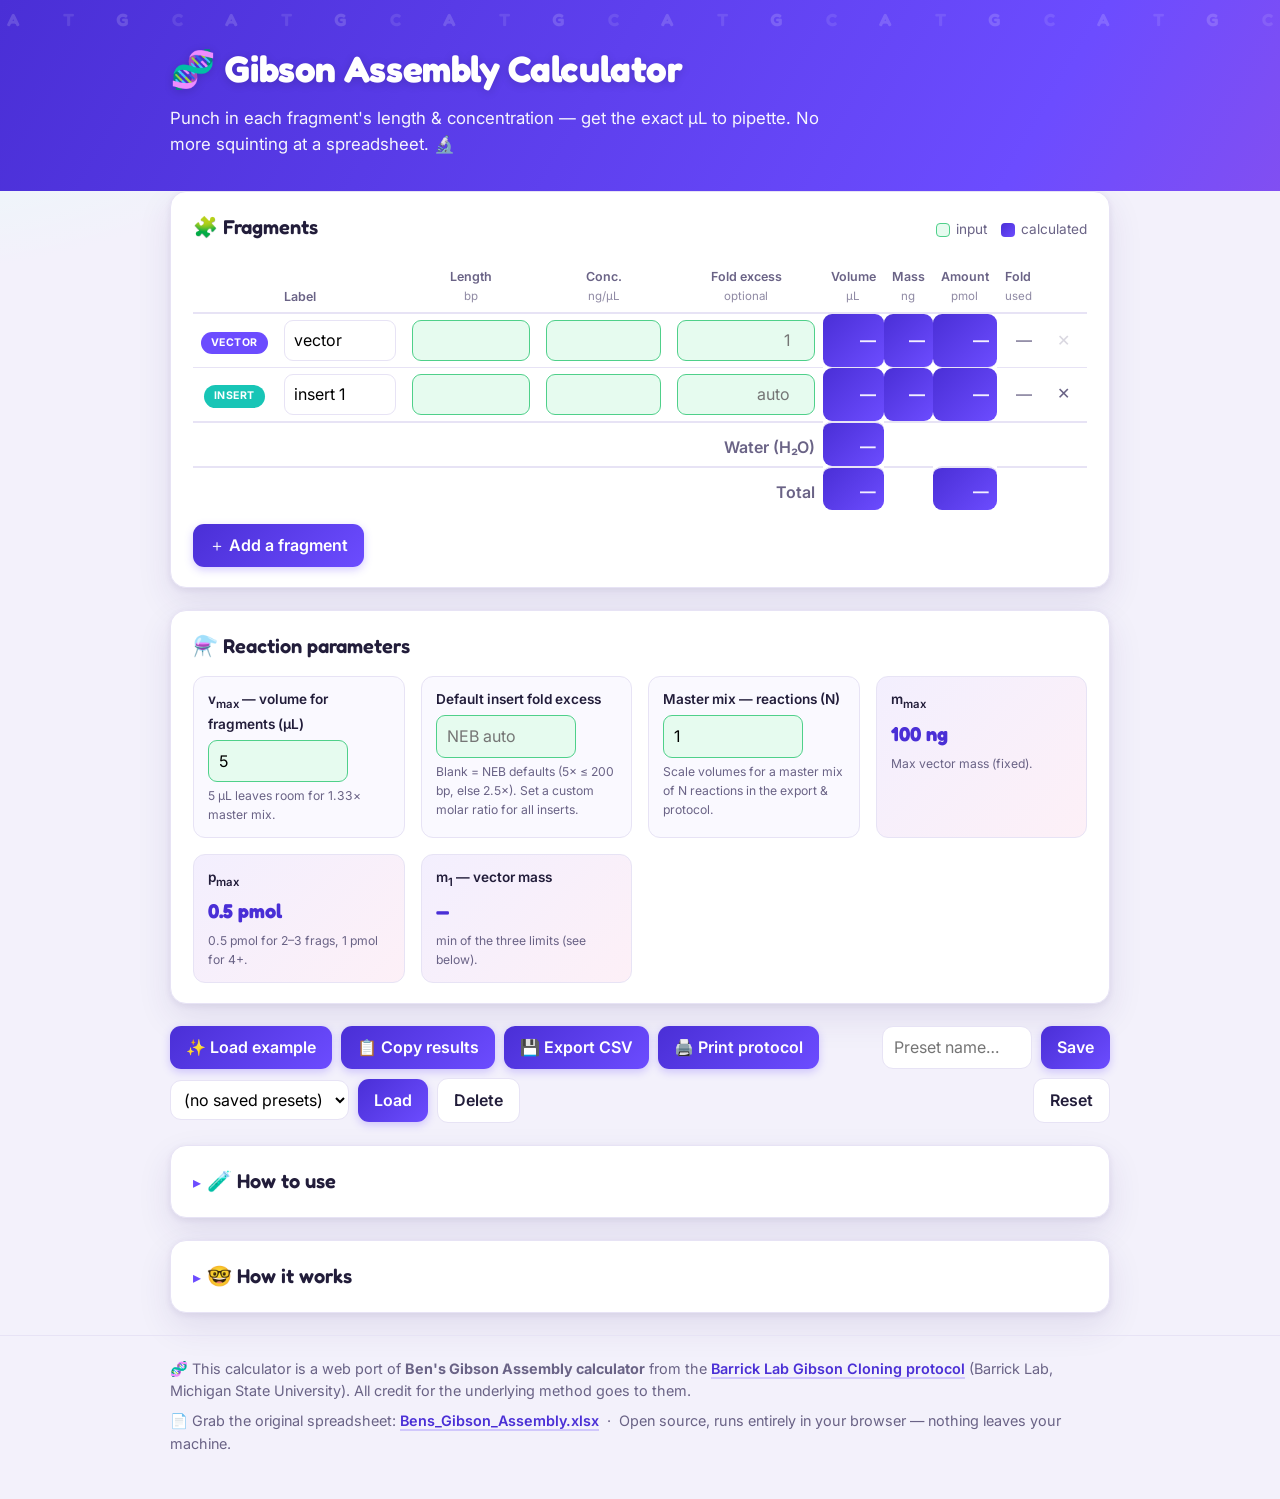
==== commit 42228f7d: "Add MIT license, screen-reader a11y, and reaction-setup features Fixes: - Add MIT LICENSE (README de" ====
--- a/index.html
+++ b/index.html
@@ -47,8 +47,8 @@
               <th class="col-act"></th>
             </tr>
           </thead>
-          <tbody id="frag-body"><!-- rows injected by app.js --></tbody>
-          <tfoot>
+          <tbody id="frag-body" aria-live="polite"><!-- rows injected by app.js --></tbody>
+          <tfoot role="status" aria-live="polite">
             <tr class="water-row">
               <td></td>
               <td colspan="4" class="right">Water (H₂O)</td>
@@ -79,6 +79,16 @@
           <span>v<sub>max</sub> — volume for fragments (µL)</span>
           <input type="number" id="v-max" min="0" step="0.1" value="5" />
           <small>5 µL leaves room for 1.33× master mix.</small>
+        </label>
+        <label class="param">
+          <span>Default insert fold excess</span>
+          <input type="number" id="default-fold" min="0" step="0.1" placeholder="NEB auto" />
+          <small>Blank = NEB defaults (5× ≤ 200 bp, else 2.5×). Set a custom molar ratio for all inserts.</small>
+        </label>
+        <label class="param">
+          <span>Master mix — reactions (N)</span>
+          <input type="number" id="n-reactions" min="1" step="1" value="1" />
+          <small>Scale volumes for a master mix of N reactions in the export &amp; protocol.</small>
         </label>
         <div class="param readout">
           <span>m<sub>max</sub></span>
@@ -102,6 +112,7 @@
       <button id="btn-example" type="button" class="btn">✨ Load example</button>
       <button id="btn-copy" type="button" class="btn">📋 Copy results</button>
       <button id="btn-csv" type="button" class="btn">💾 Export CSV</button>
+      <button id="btn-print" type="button" class="btn">🖨️ Print protocol</button>
       <span class="spacer"></span>
       <input type="text" id="preset-name" class="preset-name" placeholder="Preset name…" aria-label="Preset name" />
       <button id="btn-save" type="button" class="btn">Save</button>
@@ -110,6 +121,28 @@
       <button id="btn-del" type="button" class="btn btn-quiet">Delete</button>
       <span class="spacer"></span>
       <button id="btn-reset" type="button" class="btn btn-quiet">Reset</button>
+    </section>
+
+    <section id="mastermix" class="panel mastermix" aria-labelledby="mm-heading" aria-live="polite" hidden>
+      <h2 id="mm-heading">🧪 Master mix (<span id="mm-n">1</span>× reactions)</h2>
+      <p class="mm-note">Per-fragment and water volumes scaled for <strong><span id="mm-n2">1</span></strong> reactions. Prepare a single mix, then aliquot.</p>
+      <div class="table-scroll">
+        <table id="mm-table">
+          <thead>
+            <tr>
+              <th class="col-label">Component</th>
+              <th class="col-out">Volume ×N<br /><span class="unit">µL</span></th>
+            </tr>
+          </thead>
+          <tbody id="mm-body"><!-- rows injected by app.js --></tbody>
+          <tfoot>
+            <tr class="total-row">
+              <td class="right">Total</td>
+              <td id="mm-total" class="num out-cell">—</td>
+            </tr>
+          </tfoot>
+        </table>
+      </div>
     </section>
 
     <details class="panel help">
--- a/styles.css
+++ b/styles.css
@@ -207,6 +207,13 @@
 .preset-name:focus { outline: none; border-color: var(--accent); box-shadow: 0 0 0 3px rgba(108, 76, 255, 0.16); }
 .preset-select { font: inherit; padding: 8px 9px; border: 1.5px solid var(--line); border-radius: 11px; background: #fff; }
 
+/* ---------- Master mix ---------- */
+.mastermix h2 { margin: 0 0 4px; font-family: "Fredoka", sans-serif; font-weight: 600; font-size: 1.25rem; }
+.mm-note { margin: 0 0 6px; color: var(--muted); font-size: 0.88rem; }
+#mm-table { min-width: 340px; }
+#mm-table th.col-label { text-align: left; }
+#mm-table td:first-child { font-weight: 500; }
+
 /* ---------- Help / details ---------- */
 .help summary { cursor: pointer; list-style: none; }
 .help summary::-webkit-details-marker { display: none; }
